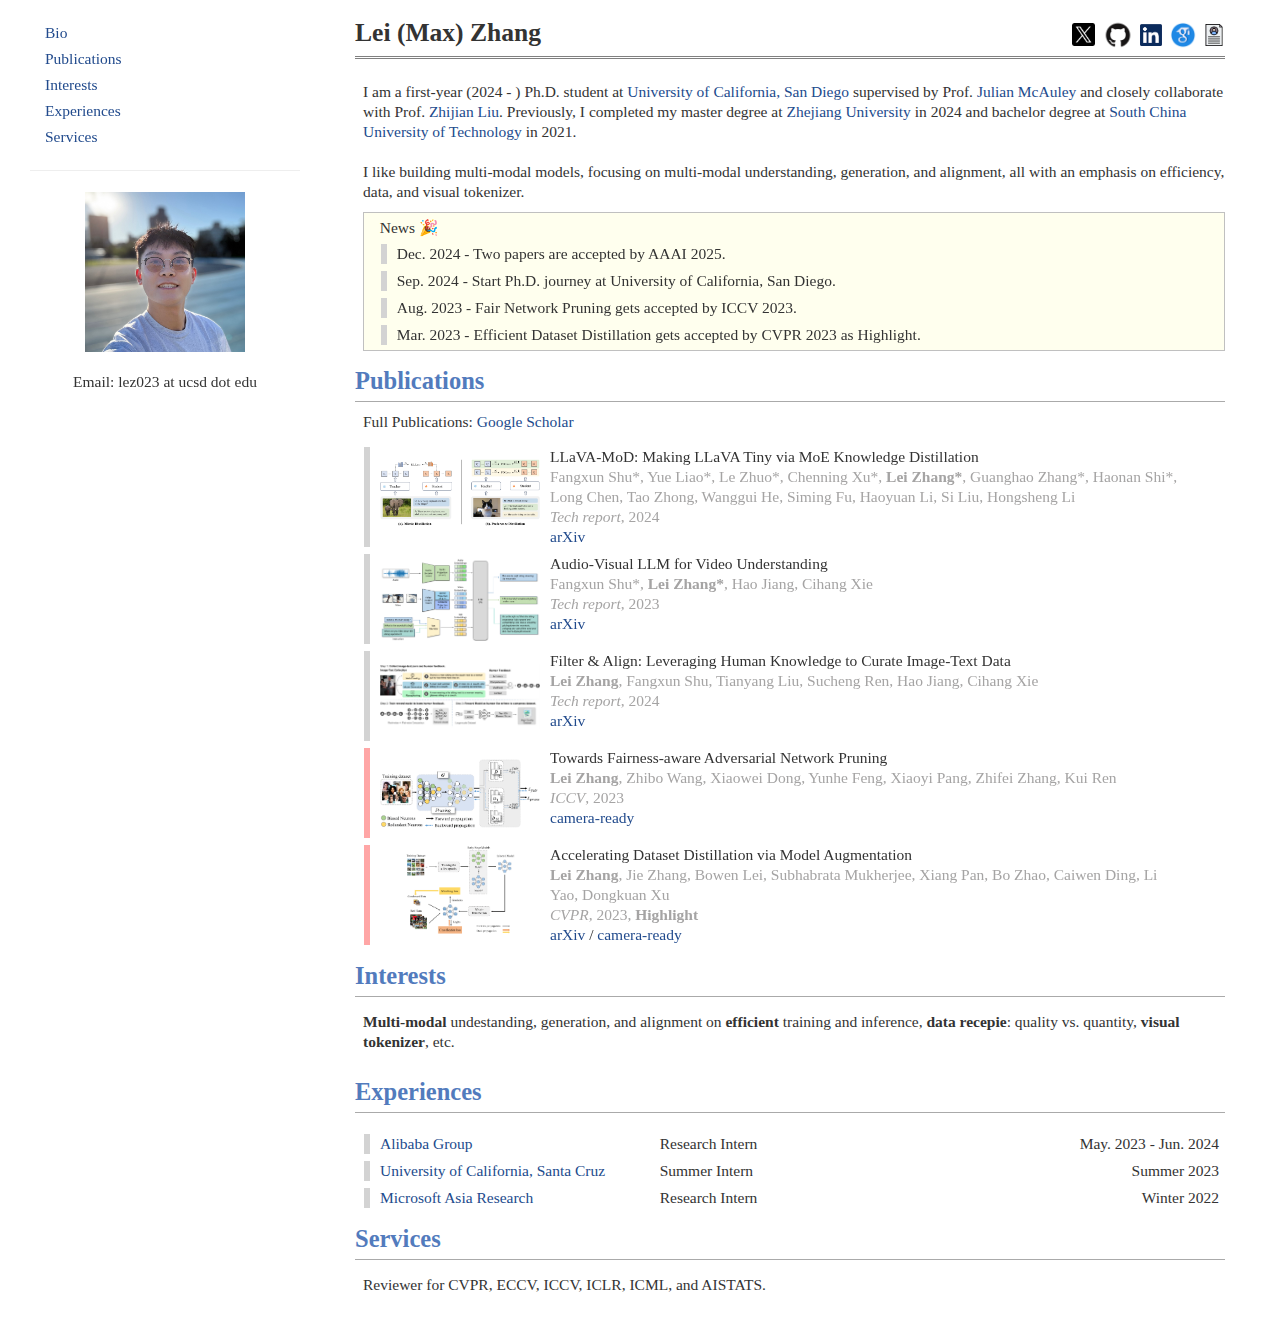
==== index.html @ 5e44da83 "Update index.html" ====
<!DOCTYPE html>
<html lang="en"><head><meta http-equiv="Content-Type" content="text/html; charset=UTF-8">
    <title>Lei Zhang</title>
    <meta name="viewport" content="width=device-width, initial-scale=1.0">
    <link href="./css/bootstrap.min.css" rel="stylesheet">
    <link href="./css/bootstrap-responsive.min.css" rel="stylesheet">
    <link href="./css/main.css" rel="stylesheet">
    <link rel="icon" href="assets/ico/rounded_portrait.ico" type="image/x-icon">
</head>

<body>

  <div class="container">

    <div id="floating_sidebar" class="span3 hidden-phone">
      <br>
      <ul class="nav nav-list bs-docs-sidenav hidden-phone">
        <li><a href="#top">Bio </a></li>
        <li><a href="#publications">Publications </a></li>
        <!-- <li><a href="#projects">Projects </a></li> -->
        <li><a href="#interests">Interests </a></li>
        <li><a href="#experiences">Experiences </a></li>
        <li><a href="#services">Services </a></li>
      </ul>

      <hr class="hidden-phone">
<!--       <div class="text-center hidden-phone">
        <img id="displayedImage" src="assets/ico/me_jackson.jpg" width=200px alt="photo" class="logo-image"><br><br>
        <p> Email: lez023 at ucsd dot edu</p>
      </div> -->

      <div class="text-center hidden-phone">
        <img src="assets/ico/me_profile.jpg" width=160px alt="photo" class="logo-image"><br><br>
        <p> Email: lez023 at ucsd dot edu</p>
      </div>
      <!-- </div> -->

    </div>
    
    <div class="span9" id="main_body">

      <div class="visible-phone text-center" style="font-size:20px;">
        <br>
        <a href="#top">Bio</a> |
        <a href="#publications">Publications</a> |
        <!-- <a href="#projects">Projects</a> | -->
        <a href="#interests">Interests</a> |
        <a href="#experiences">Experiences </a>
        <a href="#service">Service </a>
      </div>

      <div id="toptitle" class="hidden-phone">
	    <h1>Lei (Max) Zhang
          <div class="pull-right">
            <a href="https://twitter.com/llleizhang"><img src="./assets/ico/twitter_new.png" width="23px"></a>
            <a href="https://github.com/yusalei"><img src="./assets/ico/GitHub-Mark.png" width="32px"></a>
            <a href="https://www.linkedin.com/in/lei-zhang-122b05332/"><img src="./assets/ico/linkedin.png" width="22px"></a>
            <a href="https://scholar.google.com/citations?user=aqwyG_YAAAAJ&hl=en"><img src="./assets/ico/google.png" width="28px"></a>
            <a class="nav-link" href="./assets/files/Resume_Lei.pdf"><img src="./assets/ico/curriculum-vitae.png" width="22px"></a>
          </div>
        </h1>
      </div>

      <div id="toptitle" class="visible-phone text-center">
        <h1>Lei (Max) Zhang<br>
        <a href="https://twitter.com/llleizhang"><img src="./assets/ico/twitter_new.png" width="23px"></a>
        <a href="https://github.com/yusalei"><img src="./assets/ico/GitHub-Mark.png" width="32px"></a>
        <a href="https://www.linkedin.com/in/lei-zhang-122b05332/"><img src="./assets/ico/linkedin.png" width="22px"></a>
        <a href="https://scholar.google.com/citations?user=aqwyG_YAAAAJ&hl=en"><img src="./assets/ico/google.png" width="28px"></a>
        <a class="nav-link" href="./assets/files/Resume_Lei.pdf"><img src="./assets/ico/curriculum-vitae.png" width="22px"></a>
        </h1>
      </div>

<!--       <div class="visible-phone text-center">
        <center><img class="media-object" src="assets/ico/me_max.jpg" alt="alt-text" width="154px" style="margin: 0px 10px"></center>
        <p> Email: lez023 at ucsd dot edu</p>
        <br>
      </div> -->
      <div style="margin-left: 8px;"><p>
          I am a first-year (2024 - ) Ph.D. student at <a target="_blank" href="https://cse.ucsd.edu/">University of California, San Diego</a> supervised by Prof. <a target="_blank" href="https://cseweb.ucsd.edu/~jmcauley/">Julian McAuley</a> and closely collaborate with Prof. <a target="_blank" href="https://zhijianliu.com/">Zhijian Liu</a>.
          Previously, I completed my master degree at <a target="_blank" href="https://www.zju.edu.cn/english/">Zhejiang University</a> in 2024 and bachelor degree at <a href="https://www.scut.edu.cn/en/">South China University of Technology</a> in 2021. <br><br> 
          
          I like building multi-modal models, focusing on multi-modal understanding, generation, and alignment, all with an emphasis on efficiency, data, and visual tokenizer.
      
          <div class="infoblock">
            <p style="margin-left: 8px;"> News 🎉 </p>
		   <ul class="list"><div class="container"><li class="item">Dec. 2024 - Two papers are accepted by AAAI 2025.</li></div></ul>
            <ul class="list"><div class="container"><li class="item">Sep. 2024 - Start Ph.D. journey at University of California, San Diego.</li></div></ul>
            <ul class="list"><div class="container"><li class="item">Aug. 2023 - Fair Network Pruning gets accepted by ICCV 2023.</li></div></ul>
            <ul class="list"><div class="container"><li class="item">Mar. 2023 - Efficient Dataset Distillation gets accepted by CVPR 2023 as Highlight.</li></div></ul>
          </div>
      </p></div>

      <h3>
        <a name="publications"></a> Publications
      </h3>

      <p style="margin-left: 8px; margin-bottom: -6px;"> Full Publications: <a target="_blank" href="https://scholar.google.com/citations?user=aqwyG_YAAAAJ&hl=en">Google Scholar</a> </p>
	  
      <div class="media">
        <div class="media-body">

          <ul class="list"><li class="item">
            <div class="container">
              <div class="pull-left" style="margin-right: 10px;"><img class="resized" src="./assets/paper/distillation.png"></div>
              LLaVA-MoD: Making LLaVA Tiny via MoE Knowledge Distillation <br>
              <p style="color:rgb(165, 164, 164); margin-bottom: 0px;">Fangxun Shu*, Yue Liao*, Le Zhuo*, Chenning Xu*, <strong>Lei Zhang*</strong>, Guanghao Zhang*, Haonan Shi*,<br>
              <p style="color:rgb(165, 164, 164); margin-bottom: 0px;">Long Chen, Tao Zhong, Wanggui He, Siming Fu, Haoyuan Li, Si Liu, Hongsheng Li <br> 
              <i>Tech report</i>, 2024 <br></p>
              <a target="_blank" href="https://arxiv.org/abs/2408.15881">arXiv</a>
            </div>
          </li></ul>

          <ul class="list"><li class="item">
            <div class="container">
              <div class="pull-left" style="margin-right: 10px;"><img class="resized" src="./assets/paper/avllm.png"></div>
              Audio-Visual LLM for Video Understanding <br>
              <p style="color:rgb(165, 164, 164); margin-bottom: 0px;">Fangxun Shu*, <strong>Lei Zhang*</strong>, Hao Jiang, Cihang Xie <br> 
              <i>Tech report</i>, 2023 <br></p>
              <a target="_blank" href="https://arxiv.org/pdf/2312.06720.pdf">arXiv</a>
            </div>
          </li></ul>

          <ul class="list"><li class="item">
            <div class="container">
              <div class="pull-left" style="margin-right: 10px;"><img class="resized" src="./assets/paper/data.png"></div>
              Filter & Align: Leveraging Human Knowledge to Curate Image-Text Data <br>
              <p style="color:rgb(165, 164, 164); margin-bottom: 0px;"><strong>Lei Zhang</strong>, Fangxun Shu, Tianyang Liu, Sucheng Ren, Hao Jiang, Cihang Xie <br>
              <i>Tech report</i>, 2024 <br></p>
              <a target="_blank" href="https://arxiv.org/pdf/2312.06726.pdf">arXiv</a>
            </div>
          </li></ul>          

          <ul class="list-important"><li class="item">
            <div class="container">
              <div class="pull-left" style="margin-right: 10px;"><img class="resized" src="./assets/paper/fair.png"></div>
              Towards Fairness-aware Adversarial Network Pruning <br>
              <p style="color:rgb(165, 164, 164); margin-bottom: 0px;"><strong>Lei Zhang</strong>, Zhibo Wang, Xiaowei Dong, Yunhe Feng, Xiaoyi Pang, Zhifei Zhang, Kui Ren <br> 
              <i>ICCV</i>, 2023 <br></p>
              <a target="_blank" href="https://openaccess.thecvf.com/content/ICCV2023/papers/Zhang_Towards_Fairness-aware_Adversarial_Network_Pruning_ICCV_2023_paper.pdf">camera-ready</a>
            </div>
          </li></ul>

          <ul class="list-important"><li class="item">
            <div class="container">
              <div class="pull-left" style="margin-right: 10px;"><img class="resized" src="./assets/paper/dd.png"></div>
              Accelerating Dataset Distillation via Model Augmentation <br>
              <p style="color:rgb(165, 164, 164); margin-bottom: 0px;"><strong>Lei Zhang</strong>, Jie Zhang, Bowen Lei, Subhabrata Mukherjee, Xiang Pan, Bo Zhao, Caiwen Ding, Li<br> 
              <p style="color:rgb(165, 164, 164); margin-bottom: 0px;">Yao, Dongkuan Xu <br> 
              <i>CVPR</i>, 2023, <strong>Highlight</strong> <br></p>
              <a target="_blank" href="https://arxiv.org/abs/2212.06152">arXiv</a> /
              <a target="_blank" href="https://openaccess.thecvf.com/content/CVPR2023/papers/Zhang_Accelerating_Dataset_Distillation_via_Model_Augmentation_CVPR_2023_paper.pdf">camera-ready</a>
            </div>
          </li></ul>

        </div>
      </div>

      <!-- <h3>
        <a name="projects"></a> Projects
      </h3> 
  
      <div class="media">
        <div class="media-body">
          
          <ul class="list"><li class="item">
            <div class="container">
              <div class="pull-left" style="margin-right: 10px;"><img class="resized" src="./assets/projects/IFMV.png" width="160px" height="160px"></div>
              Information Fusion and Multi-dimention Vision on Wheeled Soccer Robot <br>
              <a target="_blank" href="https://drive.google.com/open?id=1S0gSsbb45Fvkxh00GnFxqjcCFB7RuSZf">slide</a> /
              <a target="_blank" href="https://github.com/hawking-npu/nubot_ws">code</a>
            </div>
          </li></ul>
        
        </div>
      </div>
       -->

      <h3>
        <a name="interests"></a> Interests
      </h3>

      <div class="media">
        <div class="media-body">
          <p style="margin-left: 8px;">
            <strong>Multi-modal</strong> undestanding, generation, and alignment on <strong>efficient</strong> training and inference, <strong>data recepie</strong>: quality vs. quantity, <strong>visual tokenizer</strong>, etc.
          </p>
        </div>
      </div>

      <h3>
        <a name="experiences"></a> Experiences
      </h3> 
      
      <div class="media">
        <div class="media-body">
          <ul class="list"><li class="item"><div class="flex-container">
            <div class="left"><a target="_blank" href="">Alibaba Group</a></div>
            <div class="center">Research Intern</div>
            <div class="right">May. 2023 - Jun. 2024</div>
          </div></li></ul>
          <ul class="list"><li class="item"><div class="flex-container">
            <div class="left"><a target="_blank" href="https://www.ucsc.edu/">University of California, Santa Cruz</a></div>
            <div class="center">Summer Intern</div>
            <div class="right">Summer 2023</div>
          </div></li></ul>
          <ul class="list"><li class="item"><div class="flex-container">
            <div class="left"><a target="_blank" href="https://www.microsoft.com/en-us/research/lab/microsoft-research-asia/">Microsoft Asia Research</a></div>
            <div class="center">Research Intern</div>
            <div class="right">Winter 2022</div>
          </div></li></ul>
          </ul>
        </div>
      </div>

      <h3>
        <a name="services"></a> Services
      </h3>

      <div class="media">
        <div class="media-body">
          <p style="margin-left: 8px;">
            Reviewer for CVPR, ECCV, ICCV, ICLR, ICML, and AISTATS.
          </p>
        </div>
      </div>

      <br>

      <table style="width:100%;border:0px;border-spacing:0px;border-collapse:separate;margin-right:auto;margin-left:auto;"><tbody>
              <tr>
<!--        <td style="padding:20px;width:100%;vertical-align:middle"> -->
        <td style="display:none;">
    <a href="https://clustrmaps.com/site/1bye9" title="Visit tracker"><img src="//www.clustrmaps.com/map_v2.png?d=RItX7zVFOH4-jlt8EttQNoEIKUFvK3h8gH1TPoE1D2A&cl=ffffff"></a>


      <br>
    </div>
  </div>

  <script>
        const images = ['assets/ico/me_jackson.jpg', 'assets/ico/me_max.jpg', 'assets/ico/me_dalles.jpg', 'assets/ico/me_dalle3_2.jpg', 'assets/ico/me_lleiover.jpg'];
        let currentIndex = 0;
        function changeImage() {
            currentIndex = (currentIndex + 1) % images.length;
            document.getElementById('displayedImage').src = images[currentIndex];
        }
        setInterval(changeImage, 10000); // 每3秒更换一次图片
    </script>

</body>
</html>
---- css/main.css ----
body {
	font-family: Georgia, serif;
	font-size: 15.5px;
}

div#toptitle {
    	padding-bottom: 0.2em;
    	margin-bottom: 1.5em;
    	border-bottom: 3px double gray;
}

div#toptitle h1 {
    margin-bottom: 0.0em;
    padding-bottom: 0.0em;
    padding-top: 0;
    margin-top: 0.5em;
    border-bottom: none;
}

h1 {
	font-size: 165%;
}

h3 {	
	color: #527bbd;
	border-bottom: 1px solid #aaaaaa;
}

h4 {
	margin: 5px 0;
}

a {
	color: #224b8d;
}

.row a:hover {
	border-bottom: 1px gray dotted;
	text-decoration: none;
}

div.infoblock  {
	background: #ffe;
	border: 1px solid silver;
	padding: 0.3em 0.5em;
}

div.infoblock p {
    margin-bottom: 0em;
}

img.resized {
    object-fit: contain;
    width: 160px;
    height: 90px;
  }

.logo-image { max-width:75%; height:auto; overflow:hidden;}

.abstract-text { color: #606060; }

.container {
    position: relative;
}

.list {
    list-style: none;
    border-width: 6px;
    border-style: solid;
    /* border-image: linear-gradient(to bottom, rgba(0, 0, 0, 0) 0%,  rgba(179,179,179) 40%) 0 0 0 1;  */
    border-image: linear-gradient(to bottom, lightgrey,  lightgrey) 0 0 0 1; 
    margin-left: 9px;
    margin-bottom: -5px;
}

.list-important {
    list-style: none;
    border-width: 6px;
    border-style: solid;
    /* border-image: linear-gradient(to bottom, rgba(0, 0, 0, 0) 0%,  rgba(179,179,179) 40%) 0 0 0 1;  */
    border-image: linear-gradient(to bottom, rgb(255, 166, 166),  rgb(255, 166, 166)) 0 0 0 1; 
    margin-left: 9px;
    margin-bottom: -5px;
}


.list-info {
    list-style: none;
    border-width: 6px;
    border-style: solid;
    /* border-image: linear-gradient(to bottom, rgba(0, 0, 0, 0) 0%,  rgba(179,179,179) 40%) 0 0 0 1;  */
    border-image: linear-gradient(to bottom, lightgrey,  lightgrey) 0 0 0 1; 
    margin-left: 9px;
}

.item {
    margin-left: 10px;
}

#main_body {
    float: right;
}

#floating_sidebar {
    position:fixed;
    left: 0;
    top: 0; /* change to adjust height from the top of the page */
}

#blackBar{
    position:fixed;
    top:0;
    left:0;
    width:100%;
    height:30px;
    line-height: 30px;
    background-color:white;

}

#photos {
    /* Prevent vertical gaps */
    line-height: 0;
    -webkit-column-count: 5;
    -webkit-column-gap:   0;
    -moz-column-count:    5;
    -moz-column-gap:      0;
    column-count:         5;
    column-gap:           0;
}

#photos img {
    /* Just in case there are inline attributes */
    width: 100% !important;
    height: auto !important;
}

#footer {
  position: fixed;
  bottom: 0;
}

@media (max-width: 1200px) {
    #photos {
        -moz-column-count:    4;
        -webkit-column-count: 4;
        column-count:         4;
    }
}
@media (max-width: 1000px) {
    #photos {
        -moz-column-count:    3;
        -webkit-column-count: 3;
        column-count:         3;
    }
}
@media (max-width: 800px) {
    #photos {
        -moz-column-count:    2;
        -webkit-column-count: 2;
        column-count:         2;
    }
}
@media (max-width: 400px) {
    #photos {
        -moz-column-count:    1;
        -webkit-column-count: 1;
        column-count:         1;
    }
}

@media (min-width: 768px) and (max-width: 979px) {
    #footer {
        transform: scale(0.6666667);
        left: 0;
    }
}

.flex-container {
    display: flex;
    justify-content: space-between;
}
  
.left {
    flex: 1;
    text-align: left;
}

.center {
    flex: 1;
    text-align: left;
}

.right {
    flex: 1;
    text-align: right;
}

#question-mark {
 cursor: pointer;
 font-weight: bold;
 color: gray; /* Change the color as needed */
 font-size: 40%; /* Adjust the font size to make it smaller */
 vertical-align: top; /* Display the question mark as a superscript */
}

#tooltip {
display: none;
position: absolute;
background-color: #f9f9f9;
padding: 5px;
border: 1px solid #ccc;
border-radius: 4px;
box-shadow: 2px 2px 5px rgba(0, 0, 0, 0.1);
font-size: 20%; /* Set to the desired font size */
font-weight: normal; /* Set the font weight to normal */
font-style: normal; /* Set the font style to normal */
font-family: "Times New Roman", serif /* Set the desired font family */
}
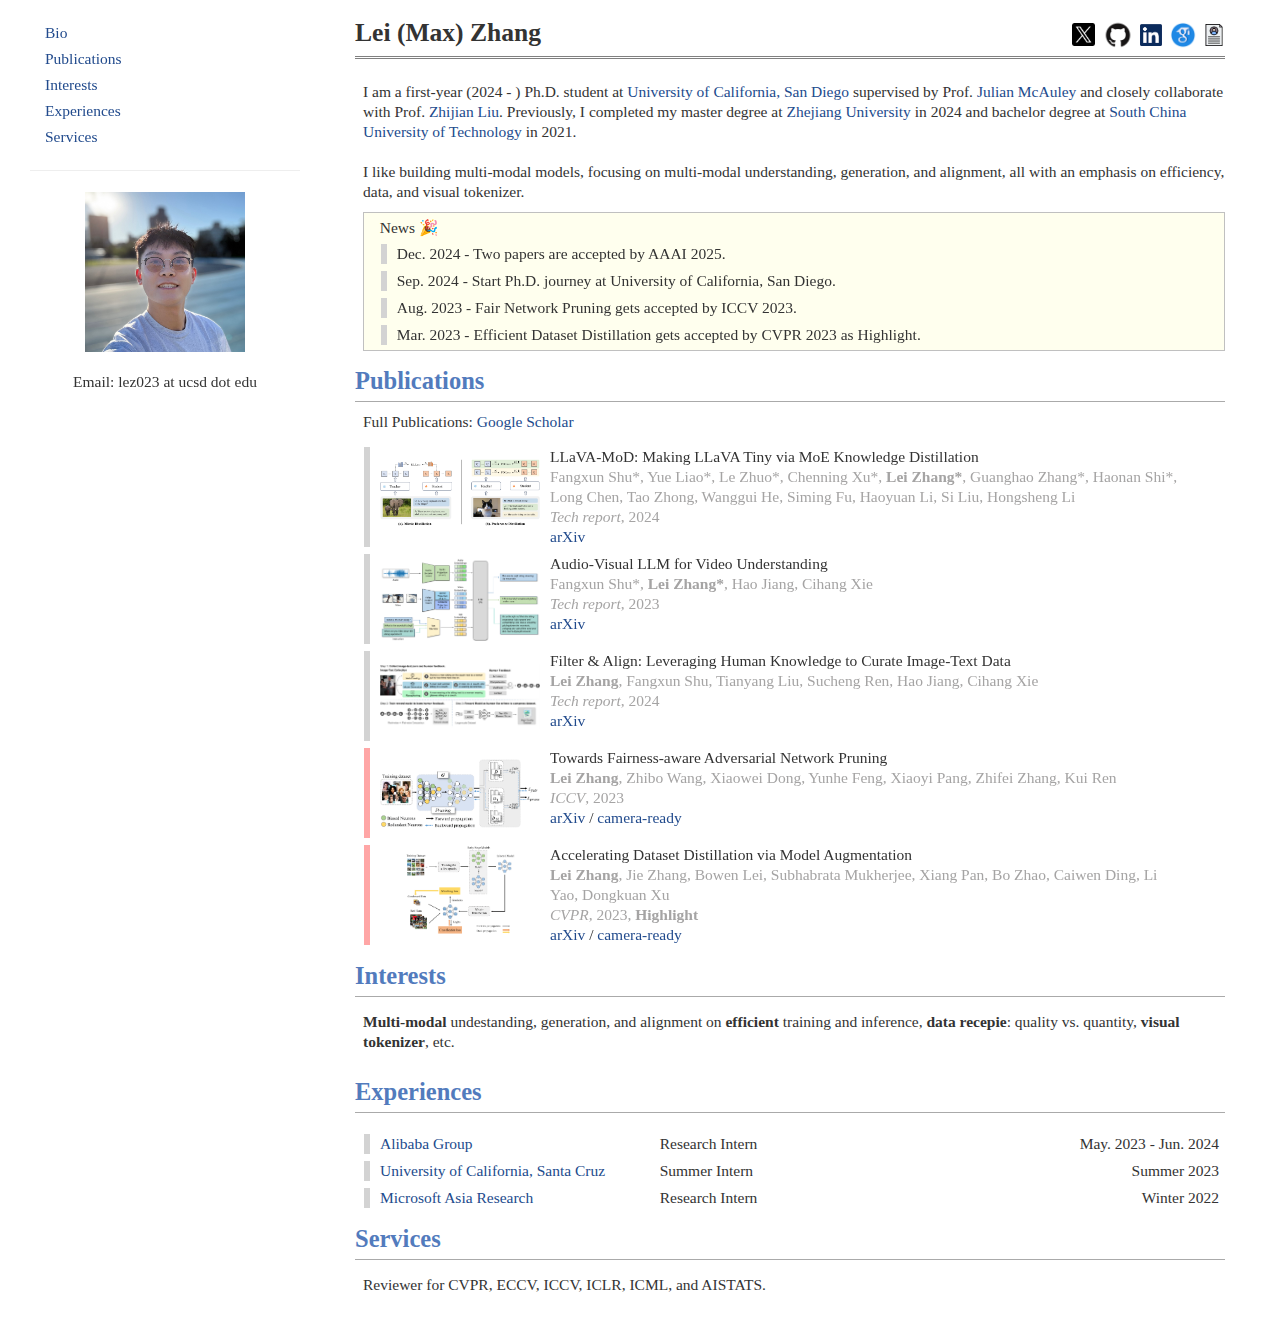
==== commit b3c031cd: "Update index.html" ====
--- a/index.html
+++ b/index.html
@@ -137,6 +137,7 @@
               Towards Fairness-aware Adversarial Network Pruning <br>
               <p style="color:rgb(165, 164, 164); margin-bottom: 0px;"><strong>Lei Zhang</strong>, Zhibo Wang, Xiaowei Dong, Yunhe Feng, Xiaoyi Pang, Zhifei Zhang, Kui Ren <br> 
               <i>ICCV</i>, 2023 <br></p>
+	      <a target="_blank" href="https://ieeexplore.ieee.org/document/10378283">arXiv</a> /
               <a target="_blank" href="https://openaccess.thecvf.com/content/ICCV2023/papers/Zhang_Towards_Fairness-aware_Adversarial_Network_Pruning_ICCV_2023_paper.pdf">camera-ready</a>
             </div>
           </li></ul>
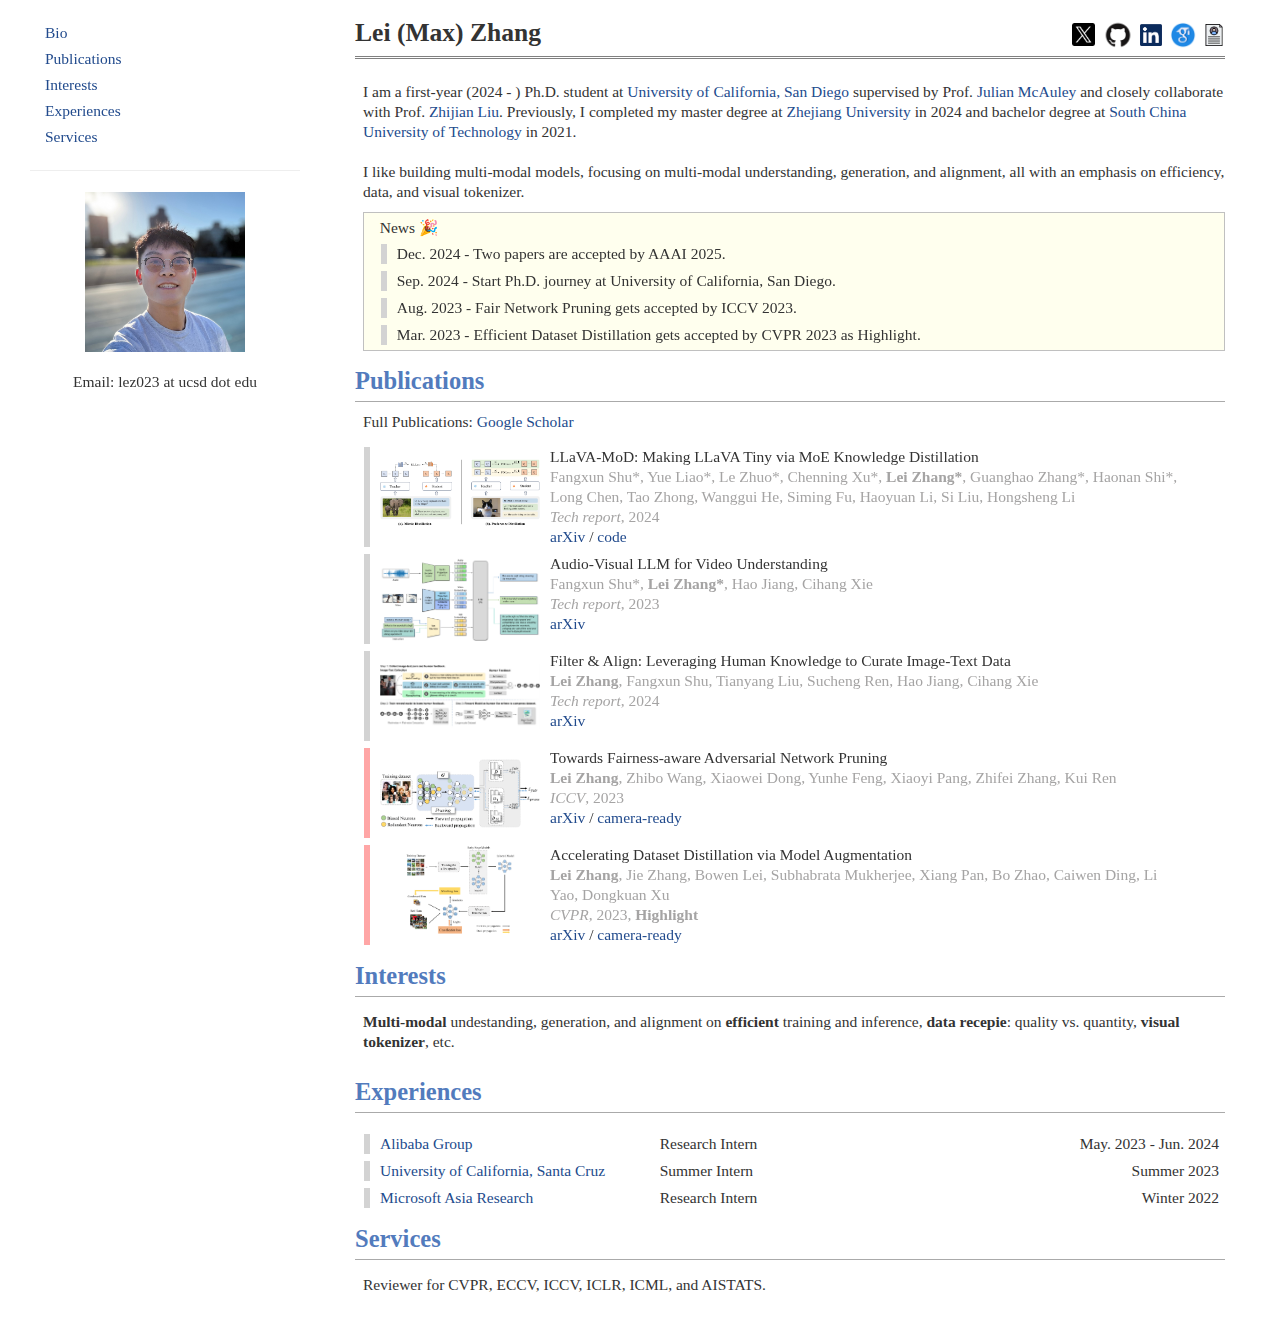
==== commit e0ed7b32: "Update index.html" ====
--- a/index.html
+++ b/index.html
@@ -107,7 +107,8 @@
               <p style="color:rgb(165, 164, 164); margin-bottom: 0px;">Fangxun Shu*, Yue Liao*, Le Zhuo*, Chenning Xu*, <strong>Lei Zhang*</strong>, Guanghao Zhang*, Haonan Shi*,<br>
               <p style="color:rgb(165, 164, 164); margin-bottom: 0px;">Long Chen, Tao Zhong, Wanggui He, Siming Fu, Haoyuan Li, Si Liu, Hongsheng Li <br> 
               <i>Tech report</i>, 2024 <br></p>
-              <a target="_blank" href="https://arxiv.org/abs/2408.15881">arXiv</a>
+              <a target="_blank" href="https://arxiv.org/abs/2408.15881">arXiv</a> /
+	      <a target="_blank" href="https://github.com/shufangxun/LLaVA-MoD">code</a>
             </div>
           </li></ul>
 
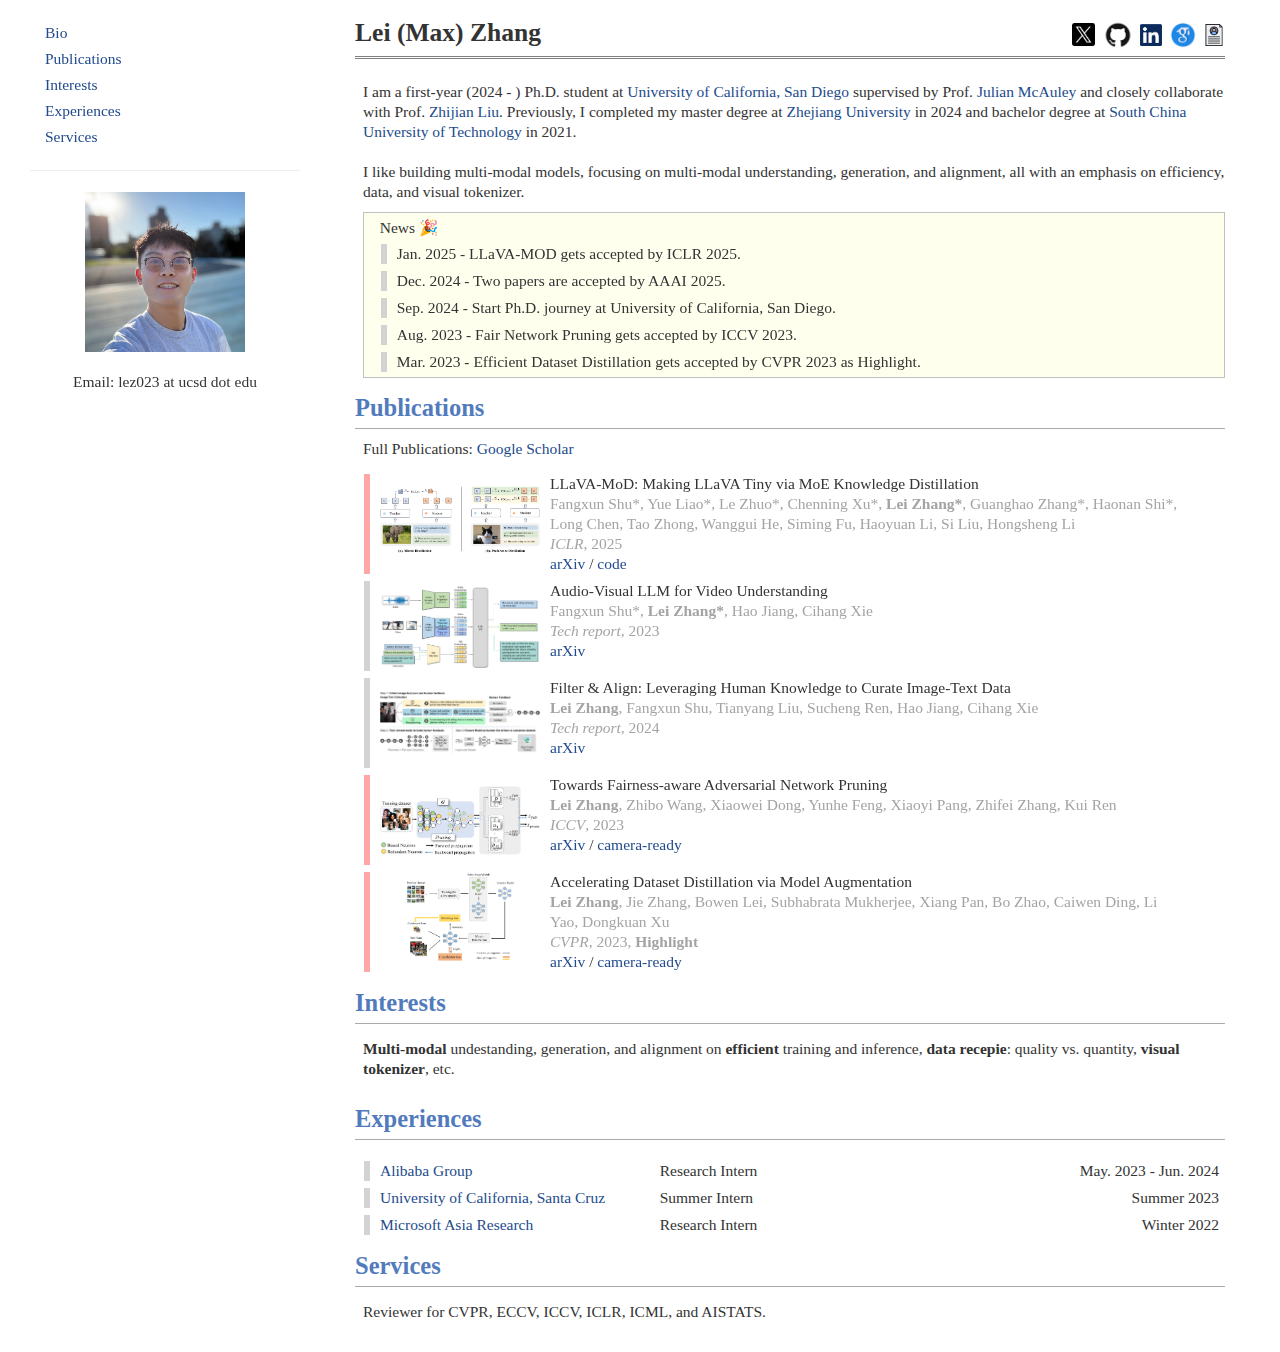
==== commit 1a92898c: "Update index.html" ====
--- a/index.html
+++ b/index.html
@@ -84,7 +84,8 @@
       
           <div class="infoblock">
             <p style="margin-left: 8px;"> News 🎉 </p>
-		   <ul class="list"><div class="container"><li class="item">Dec. 2024 - Two papers are accepted by AAAI 2025.</li></div></ul>
+	    <ul class="list"><div class="container"><li class="item">Jan. 2025 - LLaVA-MOD gets accepted by ICLR 2025.</li></div></ul>
+	    <ul class="list"><div class="container"><li class="item">Dec. 2024 - Two papers are accepted by AAAI 2025.</li></div></ul>
             <ul class="list"><div class="container"><li class="item">Sep. 2024 - Start Ph.D. journey at University of California, San Diego.</li></div></ul>
             <ul class="list"><div class="container"><li class="item">Aug. 2023 - Fair Network Pruning gets accepted by ICCV 2023.</li></div></ul>
             <ul class="list"><div class="container"><li class="item">Mar. 2023 - Efficient Dataset Distillation gets accepted by CVPR 2023 as Highlight.</li></div></ul>
@@ -100,13 +101,13 @@
       <div class="media">
         <div class="media-body">
 
-          <ul class="list"><li class="item">
+          <ul class="list-important"><li class="item">
             <div class="container">
               <div class="pull-left" style="margin-right: 10px;"><img class="resized" src="./assets/paper/distillation.png"></div>
               LLaVA-MoD: Making LLaVA Tiny via MoE Knowledge Distillation <br>
               <p style="color:rgb(165, 164, 164); margin-bottom: 0px;">Fangxun Shu*, Yue Liao*, Le Zhuo*, Chenning Xu*, <strong>Lei Zhang*</strong>, Guanghao Zhang*, Haonan Shi*,<br>
               <p style="color:rgb(165, 164, 164); margin-bottom: 0px;">Long Chen, Tao Zhong, Wanggui He, Siming Fu, Haoyuan Li, Si Liu, Hongsheng Li <br> 
-              <i>Tech report</i>, 2024 <br></p>
+              <i>ICLR</i>, 2025 <br></p>
               <a target="_blank" href="https://arxiv.org/abs/2408.15881">arXiv</a> /
 	      <a target="_blank" href="https://github.com/shufangxun/LLaVA-MoD">code</a>
             </div>
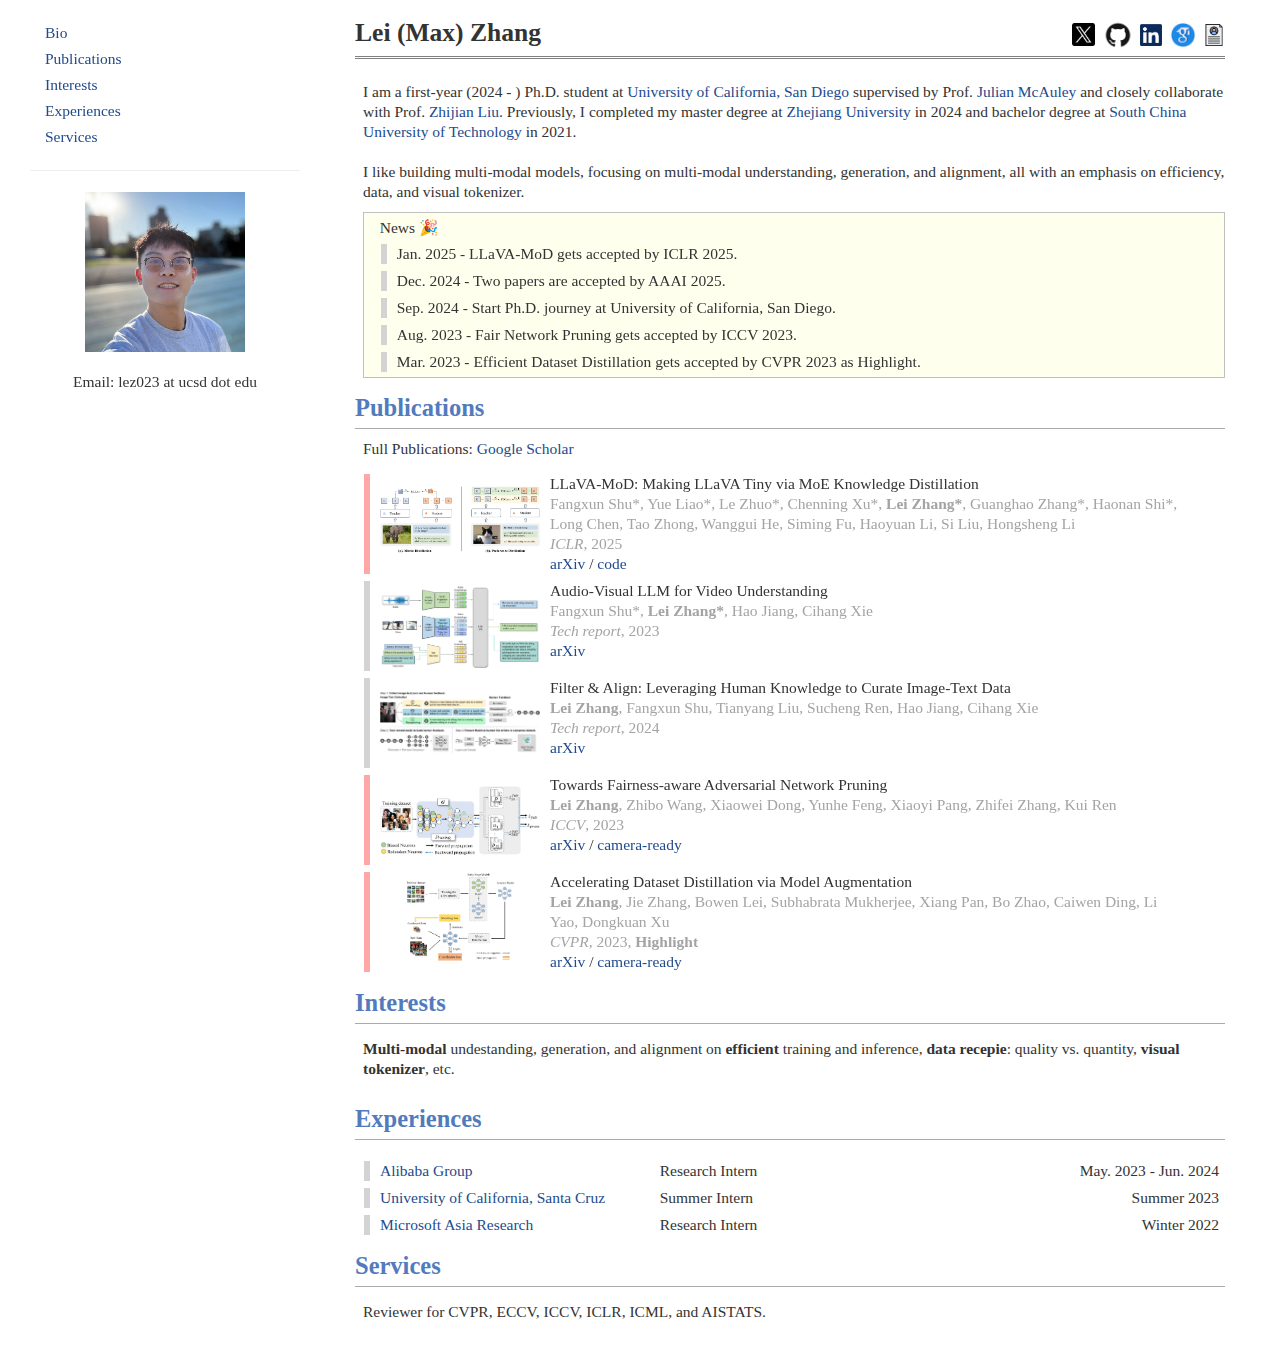
==== commit 56a7cea5: "Update index.html" ====
--- a/index.html
+++ b/index.html
@@ -84,7 +84,7 @@
       
           <div class="infoblock">
             <p style="margin-left: 8px;"> News 🎉 </p>
-	    <ul class="list"><div class="container"><li class="item">Jan. 2025 - LLaVA-MOD gets accepted by ICLR 2025.</li></div></ul>
+	    <ul class="list"><div class="container"><li class="item">Jan. 2025 - LLaVA-MoD gets accepted by ICLR 2025.</li></div></ul>
 	    <ul class="list"><div class="container"><li class="item">Dec. 2024 - Two papers are accepted by AAAI 2025.</li></div></ul>
             <ul class="list"><div class="container"><li class="item">Sep. 2024 - Start Ph.D. journey at University of California, San Diego.</li></div></ul>
             <ul class="list"><div class="container"><li class="item">Aug. 2023 - Fair Network Pruning gets accepted by ICCV 2023.</li></div></ul>
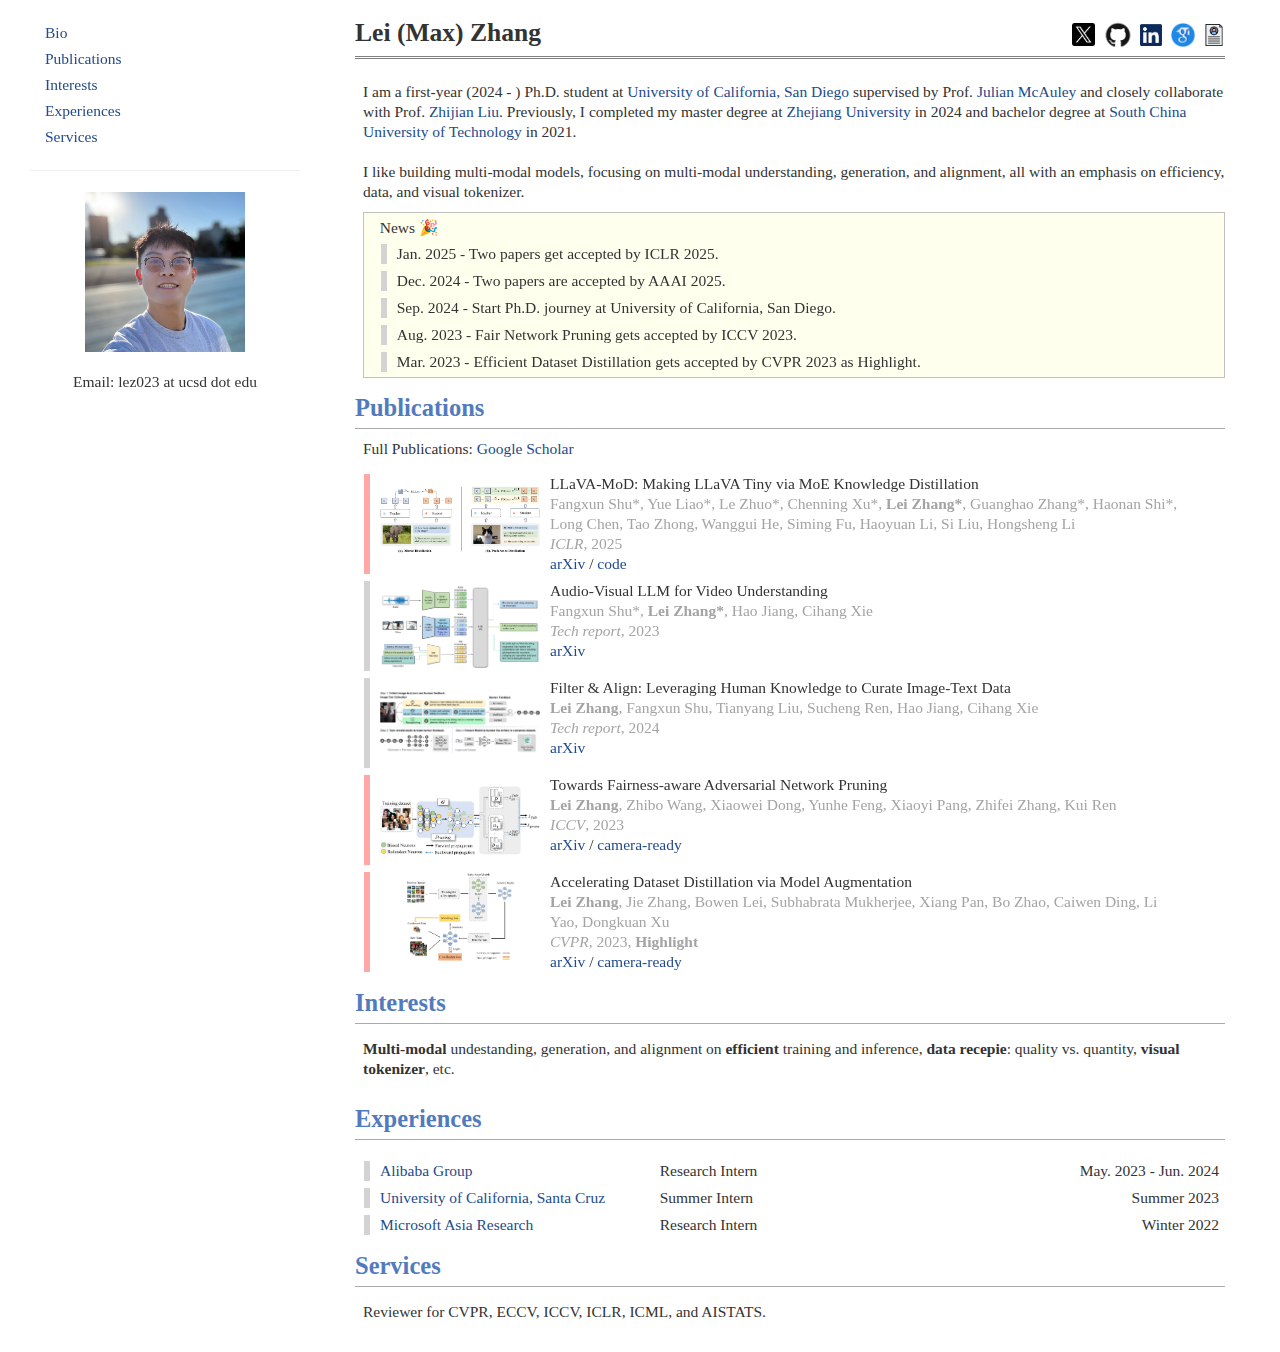
==== commit f18f1430: "Update index.html" ====
--- a/index.html
+++ b/index.html
@@ -84,7 +84,7 @@
       
           <div class="infoblock">
             <p style="margin-left: 8px;"> News 🎉 </p>
-	    <ul class="list"><div class="container"><li class="item">Jan. 2025 - LLaVA-MoD gets accepted by ICLR 2025.</li></div></ul>
+	    <ul class="list"><div class="container"><li class="item">Jan. 2025 - Two papers get accepted by ICLR 2025.</li></div></ul>
 	    <ul class="list"><div class="container"><li class="item">Dec. 2024 - Two papers are accepted by AAAI 2025.</li></div></ul>
             <ul class="list"><div class="container"><li class="item">Sep. 2024 - Start Ph.D. journey at University of California, San Diego.</li></div></ul>
             <ul class="list"><div class="container"><li class="item">Aug. 2023 - Fair Network Pruning gets accepted by ICCV 2023.</li></div></ul>
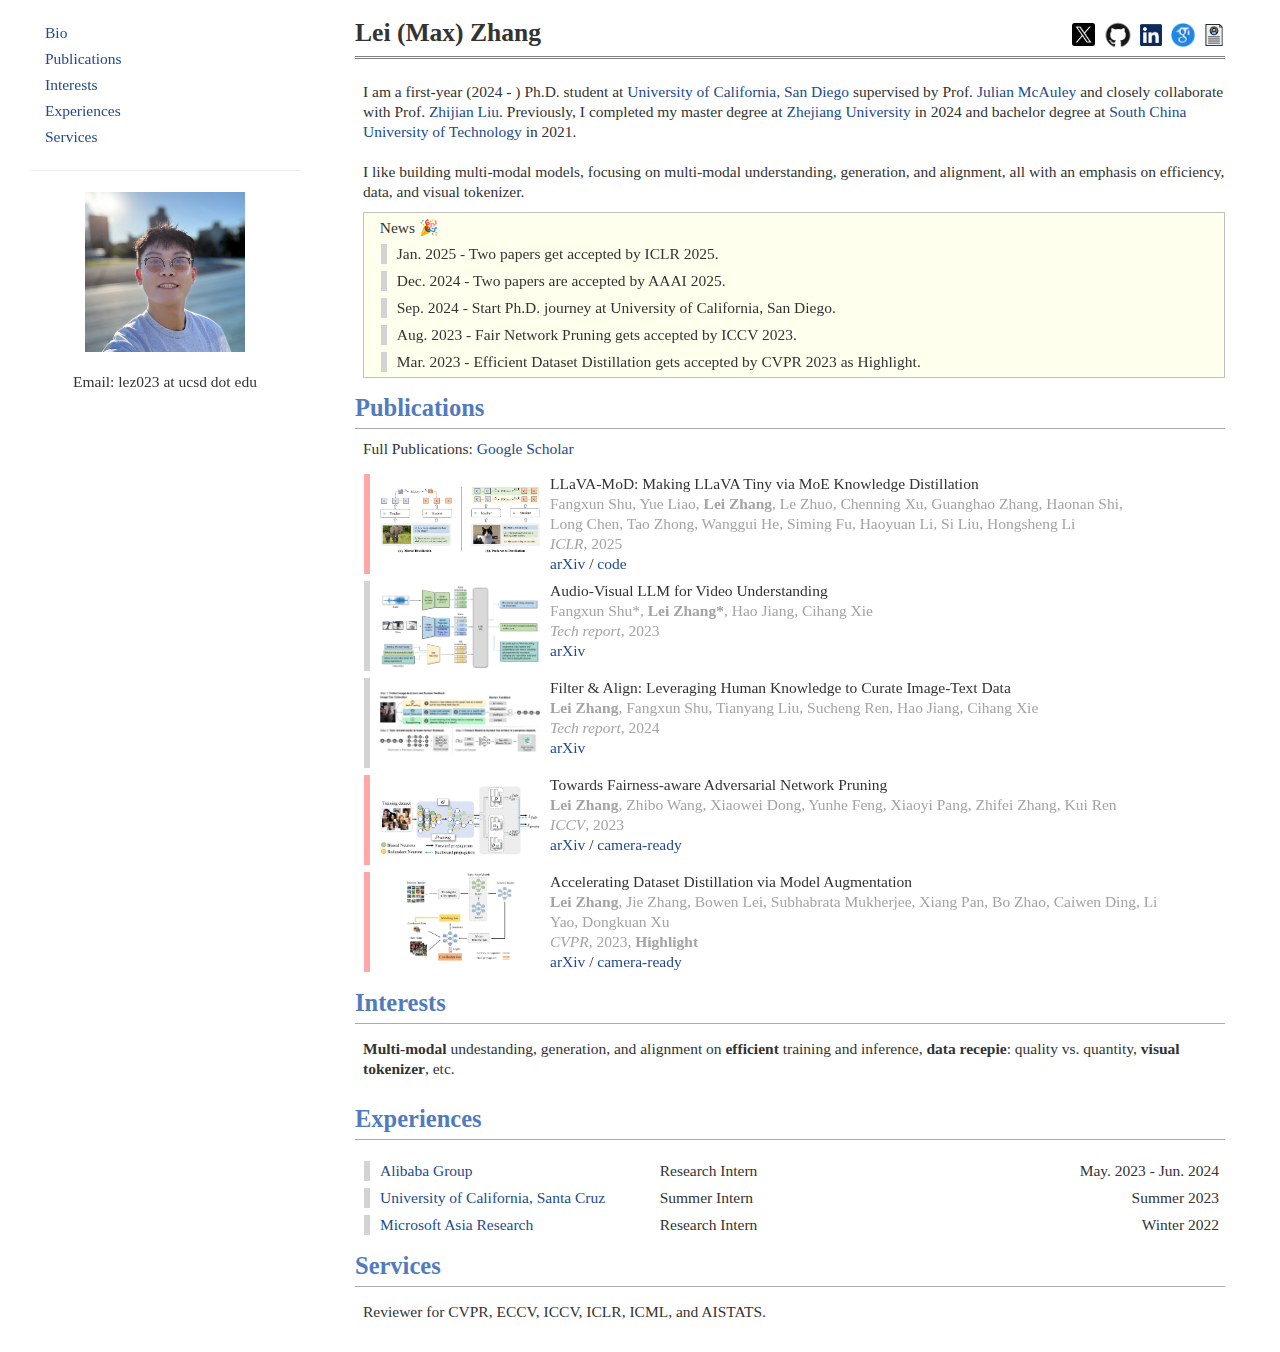
==== commit 16c0f59a: "Update index.html" ====
--- a/index.html
+++ b/index.html
@@ -105,7 +105,7 @@
             <div class="container">
               <div class="pull-left" style="margin-right: 10px;"><img class="resized" src="./assets/paper/distillation.png"></div>
               LLaVA-MoD: Making LLaVA Tiny via MoE Knowledge Distillation <br>
-              <p style="color:rgb(165, 164, 164); margin-bottom: 0px;">Fangxun Shu*, Yue Liao*, Le Zhuo*, Chenning Xu*, <strong>Lei Zhang*</strong>, Guanghao Zhang*, Haonan Shi*,<br>
+              <p style="color:rgb(165, 164, 164); margin-bottom: 0px;">Fangxun Shu, Yue Liao, <strong>Lei Zhang</strong>, Le Zhuo, Chenning Xu, Guanghao Zhang, Haonan Shi,<br>
               <p style="color:rgb(165, 164, 164); margin-bottom: 0px;">Long Chen, Tao Zhong, Wanggui He, Siming Fu, Haoyuan Li, Si Liu, Hongsheng Li <br> 
               <i>ICLR</i>, 2025 <br></p>
               <a target="_blank" href="https://arxiv.org/abs/2408.15881">arXiv</a> /
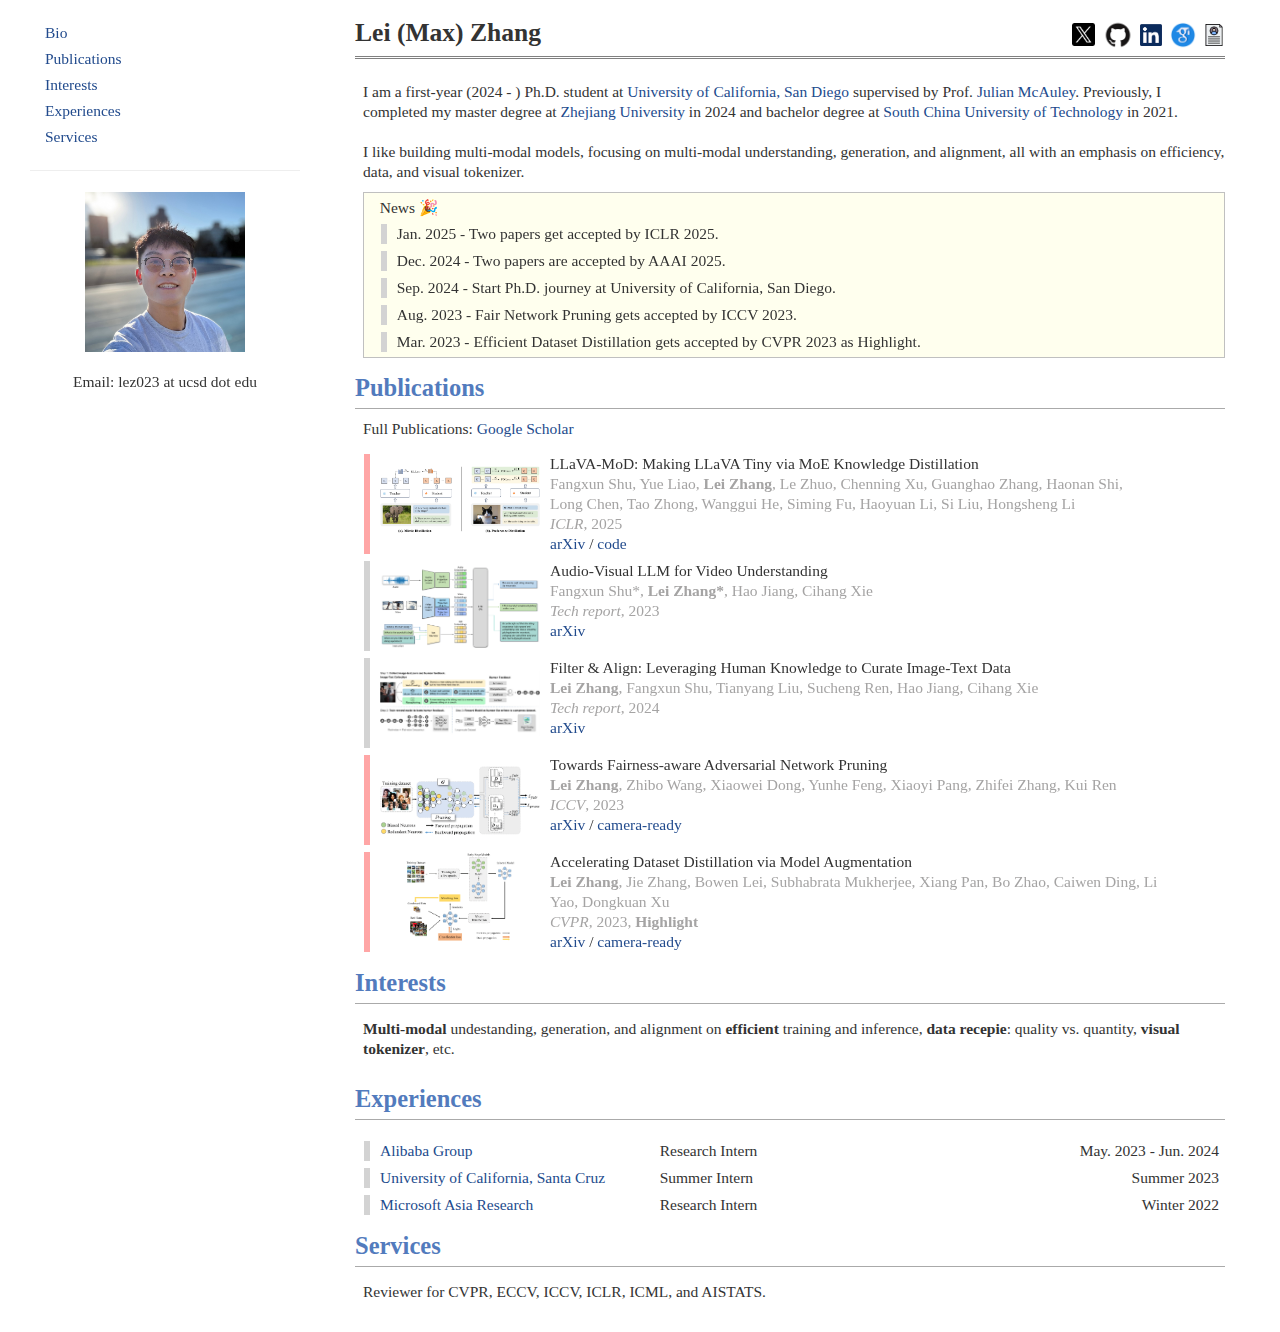
==== commit 3224d942: "Update index.html" ====
--- a/index.html
+++ b/index.html
@@ -77,7 +77,7 @@
         <br>
       </div> -->
       <div style="margin-left: 8px;"><p>
-          I am a first-year (2024 - ) Ph.D. student at <a target="_blank" href="https://cse.ucsd.edu/">University of California, San Diego</a> supervised by Prof. <a target="_blank" href="https://cseweb.ucsd.edu/~jmcauley/">Julian McAuley</a> and closely collaborate with Prof. <a target="_blank" href="https://zhijianliu.com/">Zhijian Liu</a>.
+          I am a first-year (2024 - ) Ph.D. student at <a target="_blank" href="https://cse.ucsd.edu/">University of California, San Diego</a> supervised by Prof. <a target="_blank" href="https://cseweb.ucsd.edu/~jmcauley/">Julian McAuley</a>.
           Previously, I completed my master degree at <a target="_blank" href="https://www.zju.edu.cn/english/">Zhejiang University</a> in 2024 and bachelor degree at <a href="https://www.scut.edu.cn/en/">South China University of Technology</a> in 2021. <br><br> 
           
           I like building multi-modal models, focusing on multi-modal understanding, generation, and alignment, all with an emphasis on efficiency, data, and visual tokenizer.
